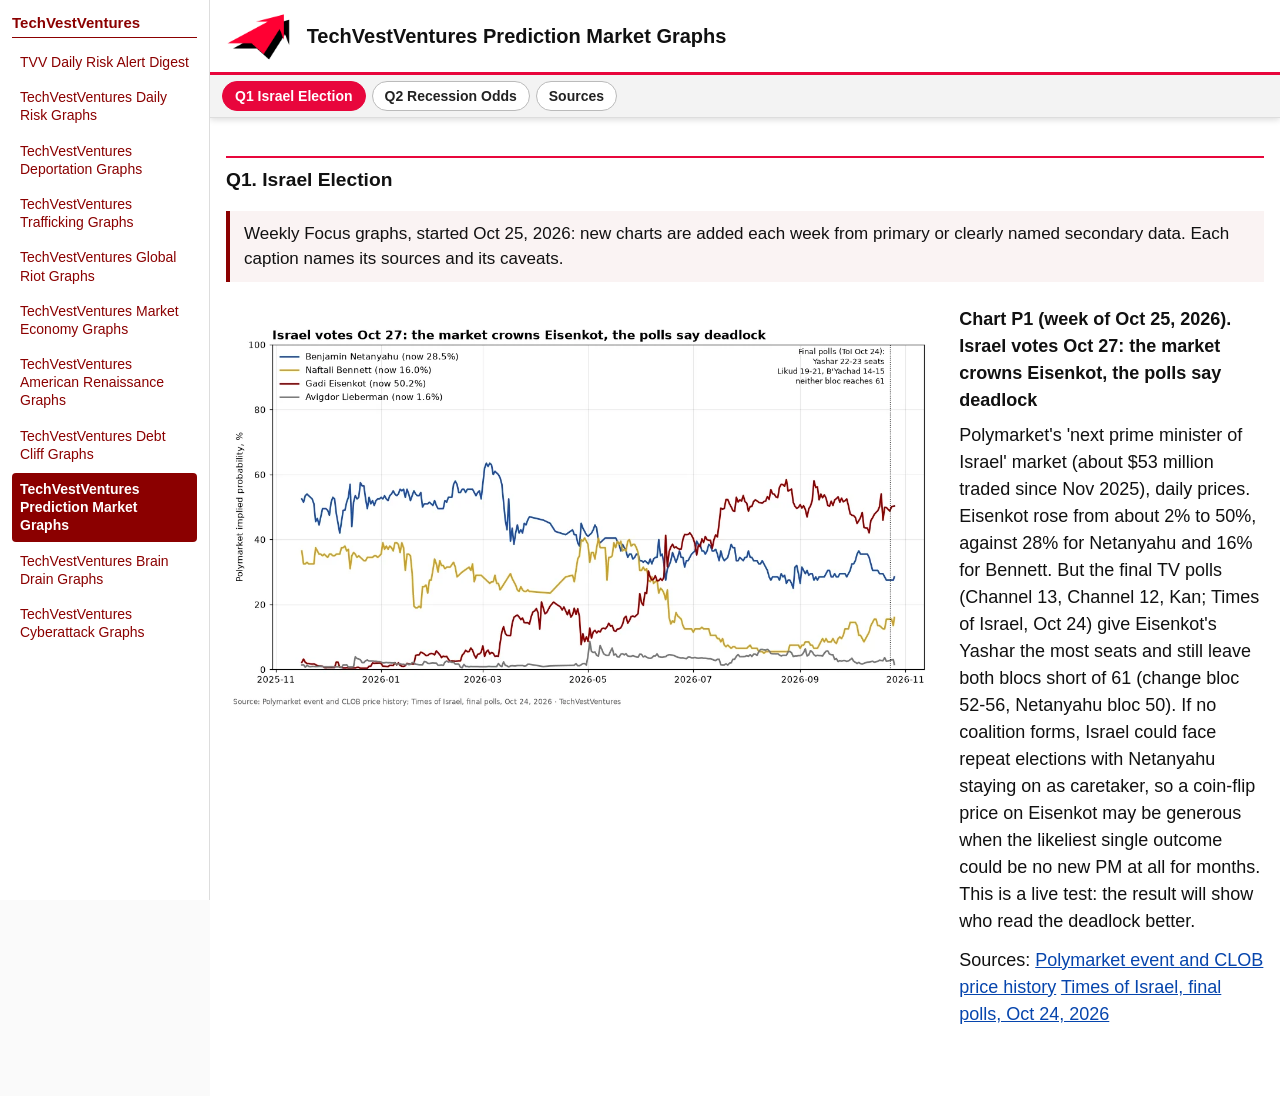
==== issues/Q1.html @ af8b7f66 "Weekly Focus graphs 2026-10-25: launch site" ====
<!doctype html><html lang="en"><head><meta charset="utf-8"><meta name="viewport" content="width=device-width,initial-scale=1"><title>TechVestVentures Prediction Market Graphs — Q1</title><link rel="stylesheet" href="../assets/style.css"><script>if(!/[?&]raw/.test(location.search))location.replace("../index.html#Q1")</script></head><body><main id="issue"><h2 class="desk">Q1. Israel Election</h2><div class="wk">Weekly Focus graphs, started Oct 25, 2026: new charts are added each week from primary or clearly named secondary data. Each caption names its sources and its caveats.</div><figure class="g w"><img src="img/W2026-10-25-P1.webp" alt="Israel votes Oct 27: the market crowns Eisenkot, the polls say deadlock" loading="lazy"><figcaption><span class="t">Chart P1 (week of Oct 25, 2026). Israel votes Oct 27: the market crowns Eisenkot, the polls say deadlock</span><p>Polymarket&#x27;s &#x27;next prime minister of Israel&#x27; market (about $53 million traded since Nov 2025), daily prices. Eisenkot rose from about 2% to 50%, against 28% for Netanyahu and 16% for Bennett. But the final TV polls (Channel 13, Channel 12, Kan; Times of Israel, Oct 24) give Eisenkot&#x27;s Yashar the most seats and still leave both blocs short of 61 (change bloc 52-56, Netanyahu bloc 50). If no coalition forms, Israel could face repeat elections with Netanyahu staying on as caretaker, so a coin-flip price on Eisenkot may be generous when the likeliest single outcome could be no new PM at all for months. This is a live test: the result will show who read the deadlock better.</p><p>Sources: <a href="https://polymarket.com/event/who-will-be-the-next-prime-minister-of-israel-after-the-next-election">Polymarket event and CLOB price history</a> <a href="https://www.timesofisrael.com/final-polls-before-election-show-both-blocs-short-of-majority-small-parties-out-of-knesset/">Times of Israel, final polls, Oct 24, 2026</a></p></figcaption></figure></main></body></html>
---- assets/style.css ----
body{margin:0;font:16px/1.5 Arial,Helvetica,sans-serif;color:#111;background:#fafafa}
#top{position:sticky;top:0;z-index:9;background:#fff;box-shadow:0 2px 6px #0002}
header{border-bottom:3px solid #e8063c;display:flex;align-items:center;gap:14px;padding:8px 16px}
header img{height:56px}header h1{font-size:1.25rem;margin:0}
#tabs{display:flex;gap:6px;overflow-x:auto;white-space:nowrap;padding:6px 12px;background:#f3f3f3;border-bottom:1px solid #ddd;-webkit-overflow-scrolling:touch}
#tabs button{flex:0 0 auto;font:600 14px Arial,sans-serif;padding:6px 12px;border:1px solid #bbb;border-radius:16px;background:#fff;color:#222;cursor:pointer}
#tabs button[aria-selected=true]{background:#e8063c;border-color:#e8063c;color:#fff}
main{max-width:1040px;margin:0 auto;padding:16px;background:#fff}
main img{width:100%;max-width:1000px;height:auto;display:block;margin:14px auto}
a{color:#0645ad;text-decoration:underline}h2{border-top:2px solid #e8063c;padding-top:8px;margin-top:22px;font-size:1.2rem;font-weight:700;scroll-margin-top:130px}
main table{width:100%;border-collapse:collapse}main td{display:block;width:100%;padding:0}main td:empty{display:none}
ul.items{margin-left:24px;padding-left:1.1em}
.action-box{border:3px solid #e8063c;padding:10px 14px;margin:20px 0}ul.items li{margin:6px 0}
@media(max-width:600px){header img{height:40px}header h1{font-size:1rem}}
figure.g{margin:0 0 28px;padding:0}figure.g figcaption{font-size:15px;margin:4px 6px}figure.g .t{font-weight:700}
figure.g .s{font-size:14px;word-break:break-all}ul.src li{margin:4px 0;word-break:break-all}
figure.g.w{display:grid;grid-template-columns:minmax(0,7fr) minmax(260px,3fr);gap:22px;align-items:start;margin:0 0 40px}
figure.g.w img{width:100%;height:auto;max-width:none}
figure.g.w figcaption{font-size:18px;line-height:1.5;margin:0}figure.g.w figcaption p{margin:0 0 12px}
figure.g.w figcaption .t{font-weight:700;display:block;margin-bottom:8px}
.wk{border-left:4px solid #8B0000;background:#faf3f3;padding:10px 14px;margin:0 0 24px;font-size:17px;line-height:1.5}
@media(max-width:1100px){figure.g.w{grid-template-columns:1fr}}
#tvvnav{position:fixed;left:0;top:0;bottom:0;width:210px;box-sizing:border-box;padding:14px 12px;background:#fff;border-right:1px solid #ddd;font-family:Arial,Helvetica,sans-serif;overflow-y:auto;z-index:20}
#tvvnav summary{font:700 15px Arial,sans-serif;color:#8B0000;list-style:none;cursor:default;border-bottom:1px solid #8B0000;padding-bottom:6px;margin-bottom:8px}
#tvvnav summary::-webkit-details-marker{display:none}
#tvvnav a,#tvvnav span{display:block;font-size:14px;padding:7px 8px;margin:3px 0;border-radius:4px;line-height:1.3}
#tvvnav a{color:#8B0000;text-decoration:none}#tvvnav a:hover{background:#f7e6e6;text-decoration:underline}
#tvvnav a.cur{background:#8B0000;color:#fff;font-weight:700}#tvvnav span.soon{color:#999;font-style:italic}
body{padding-left:210px}
@media(max-width:900px){body{padding-left:0}#tvvnav{position:static;width:auto;border-right:0;border-bottom:1px solid #ddd;padding:6px 12px}
#tvvnav summary{cursor:pointer;margin:0;border:0;padding:4px 0}#tvvnav summary::after{content:" \2630";float:right}}
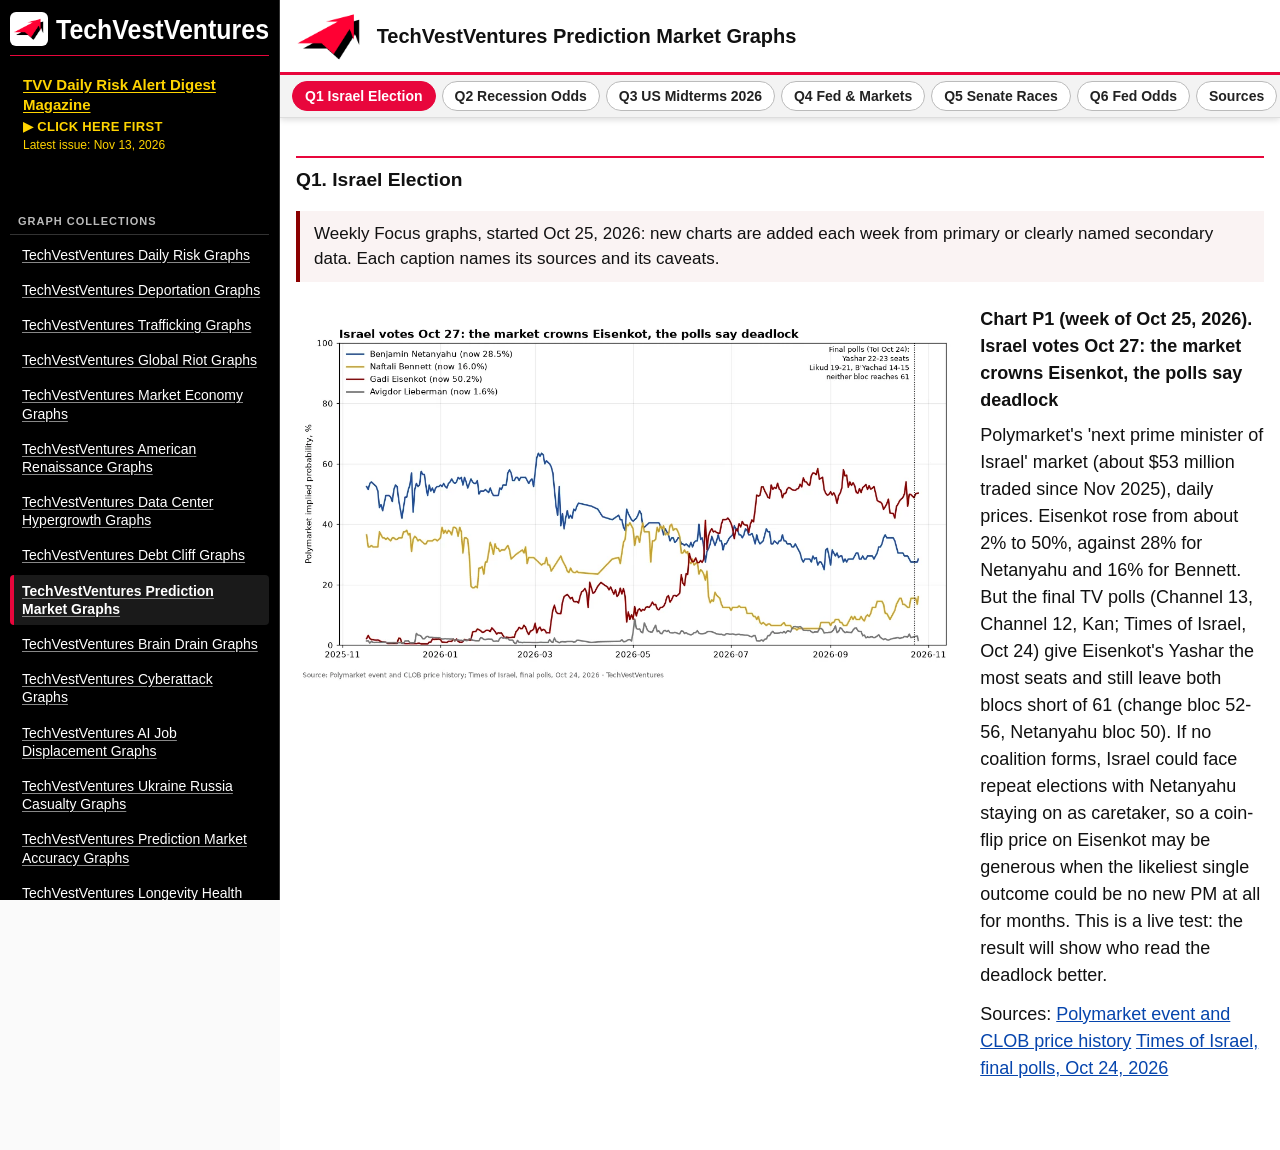
==== commit 012e71c5: "Add TVV Arrow favicon" ====
--- a/issues/Q1.html
+++ b/issues/Q1.html
@@ -1 +1 @@
-<!doctype html><html lang="en"><head><meta charset="utf-8"><meta name="viewport" content="width=device-width,initial-scale=1"><title>TechVestVentures Prediction Market Graphs — Q1</title><link rel="stylesheet" href="../assets/style.css"><script>if(!/[?&]raw/.test(location.search))location.replace("../index.html#Q1")</script></head><body><main id="issue"><h2 class="desk">Q1. Israel Election</h2><div class="wk">Weekly Focus graphs, started Oct 25, 2026: new charts are added each week from primary or clearly named secondary data. Each caption names its sources and its caveats.</div><figure class="g w"><img src="img/W2026-10-25-P1.webp" alt="Israel votes Oct 27: the market crowns Eisenkot, the polls say deadlock" loading="lazy"><figcaption><span class="t">Chart P1 (week of Oct 25, 2026). Israel votes Oct 27: the market crowns Eisenkot, the polls say deadlock</span><p>Polymarket&#x27;s &#x27;next prime minister of Israel&#x27; market (about $53 million traded since Nov 2025), daily prices. Eisenkot rose from about 2% to 50%, against 28% for Netanyahu and 16% for Bennett. But the final TV polls (Channel 13, Channel 12, Kan; Times of Israel, Oct 24) give Eisenkot&#x27;s Yashar the most seats and still leave both blocs short of 61 (change bloc 52-56, Netanyahu bloc 50). If no coalition forms, Israel could face repeat elections with Netanyahu staying on as caretaker, so a coin-flip price on Eisenkot may be generous when the likeliest single outcome could be no new PM at all for months. This is a live test: the result will show who read the deadlock better.</p><p>Sources: <a href="https://polymarket.com/event/who-will-be-the-next-prime-minister-of-israel-after-the-next-election">Polymarket event and CLOB price history</a> <a href="https://www.timesofisrael.com/final-polls-before-election-show-both-blocs-short-of-majority-small-parties-out-of-knesset/">Times of Israel, final polls, Oct 24, 2026</a></p></figcaption></figure></main></body></html>+<!doctype html><html lang="en"><head><meta charset="utf-8"><meta name="viewport" content="width=device-width,initial-scale=1"><title>TechVestVentures Prediction Market Graphs — Q1</title><link rel="icon" href="../assets/favicon.svg" type="image/svg+xml"><link rel="icon" href="../assets/favicon-32.png" sizes="32x32" type="image/png"><link rel="apple-touch-icon" href="../assets/apple-touch-icon.png"><link rel="stylesheet" href="../assets/style.css"><script>if(!/[?&]raw/.test(location.search))location.replace("../index.html#Q1")</script></head><body><main id="issue"><h2 class="desk">Q1. Israel Election</h2><div class="wk">Weekly Focus graphs, started Oct 25, 2026: new charts are added each week from primary or clearly named secondary data. Each caption names its sources and its caveats.</div><figure class="g w"><img src="img/W2026-10-25-P1.webp" alt="Israel votes Oct 27: the market crowns Eisenkot, the polls say deadlock" loading="lazy"><figcaption><span class="t">Chart P1 (week of Oct 25, 2026). Israel votes Oct 27: the market crowns Eisenkot, the polls say deadlock</span><p>Polymarket&#x27;s &#x27;next prime minister of Israel&#x27; market (about $53 million traded since Nov 2025), daily prices. Eisenkot rose from about 2% to 50%, against 28% for Netanyahu and 16% for Bennett. But the final TV polls (Channel 13, Channel 12, Kan; Times of Israel, Oct 24) give Eisenkot&#x27;s Yashar the most seats and still leave both blocs short of 61 (change bloc 52-56, Netanyahu bloc 50). If no coalition forms, Israel could face repeat elections with Netanyahu staying on as caretaker, so a coin-flip price on Eisenkot may be generous when the likeliest single outcome could be no new PM at all for months. This is a live test: the result will show who read the deadlock better.</p><p>Sources: <a href="https://polymarket.com/event/who-will-be-the-next-prime-minister-of-israel-after-the-next-election">Polymarket event and CLOB price history</a> <a href="https://www.timesofisrael.com/final-polls-before-election-show-both-blocs-short-of-majority-small-parties-out-of-knesset/">Times of Israel, final polls, Oct 24, 2026</a></p></figcaption></figure></main></body></html>
--- a/assets/style.css
+++ b/assets/style.css
@@ -10,7 +10,7 @@
 a{color:#0645ad;text-decoration:underline}h2{border-top:2px solid #e8063c;padding-top:8px;margin-top:22px;font-size:1.2rem;font-weight:700;scroll-margin-top:130px}
 main table{width:100%;border-collapse:collapse}main td{display:block;width:100%;padding:0}main td:empty{display:none}
 ul.items{margin-left:24px;padding-left:1.1em}
-.action-box{border:3px solid #e8063c;padding:10px 14px;margin:20px 0}ul.items li{margin:6px 0}
+.action-box{border:3px solid #e8063c;padding:10px 14px;margin:20px 0}a.risk-center{font-weight:700;color:#C00000}.rc-header{font-size:.9rem;color:#1a1a1a;border-bottom:2px solid #C9A227;padding-bottom:6px;margin:0 0 12px}ul.items li{margin:6px 0}
 @media(max-width:600px){header img{height:40px}header h1{font-size:1rem}}
 figure.g{margin:0 0 28px;padding:0}figure.g figcaption{font-size:15px;margin:4px 6px}figure.g .t{font-weight:700}
 figure.g .s{font-size:14px;word-break:break-all}ul.src li{margin:4px 0;word-break:break-all}
@@ -19,13 +19,34 @@
 figure.g.w figcaption{font-size:18px;line-height:1.5;margin:0}figure.g.w figcaption p{margin:0 0 12px}
 figure.g.w figcaption .t{font-weight:700;display:block;margin-bottom:8px}
 .wk{border-left:4px solid #8B0000;background:#faf3f3;padding:10px 14px;margin:0 0 24px;font-size:17px;line-height:1.5}
+figure.g.w ul{margin:0 0 12px;padding-left:1.1em;font-size:16px}figure.g.w li{margin:4px 0}figure.g.w p.nt{font-size:15px;color:#444}
 @media(max-width:1100px){figure.g.w{grid-template-columns:1fr}}
-#tvvnav{position:fixed;left:0;top:0;bottom:0;width:210px;box-sizing:border-box;padding:14px 12px;background:#fff;border-right:1px solid #ddd;font-family:Arial,Helvetica,sans-serif;overflow-y:auto;z-index:20}
-#tvvnav summary{font:700 15px Arial,sans-serif;color:#8B0000;list-style:none;cursor:default;border-bottom:1px solid #8B0000;padding-bottom:6px;margin-bottom:8px}
+#tvvnav{position:fixed;left:0;top:0;bottom:0;width:280px;box-sizing:border-box;padding:12px 10px;background:#000;color:#fff;border-right:1px solid #333;font-family:Arial,Helvetica,sans-serif;overflow-y:auto;z-index:20}
+#tvvnav summary{list-style:none;cursor:default;display:flex;align-items:center;gap:8px;border-bottom:1px solid #e8063c;padding-bottom:9px;margin-bottom:10px}
 #tvvnav summary::-webkit-details-marker{display:none}
-#tvvnav a,#tvvnav span{display:block;font-size:14px;padding:7px 8px;margin:3px 0;border-radius:4px;line-height:1.3}
-#tvvnav a{color:#8B0000;text-decoration:none}#tvvnav a:hover{background:#f7e6e6;text-decoration:underline}
-#tvvnav a.cur{background:#8B0000;color:#fff;font-weight:700}#tvvnav span.soon{color:#999;font-style:italic}
-body{padding-left:210px}
-@media(max-width:900px){body{padding-left:0}#tvvnav{position:static;width:auto;border-right:0;border-bottom:1px solid #ddd;padding:6px 12px}
-#tvvnav summary{cursor:pointer;margin:0;border:0;padding:4px 0}#tvvnav summary::after{content:" \2630";float:right}}+#tvvnav .mark{flex:0 0 auto;width:38px;height:34px;background:#fff;border-radius:6px;display:flex;align-items:center;justify-content:center}
+#tvvnav .mark img{width:32px;height:auto;display:block}
+#tvvnav .word{flex:1 1 auto;min-width:0;height:32px;display:block}
+#tvvnav a,#tvvnav span.soon{display:block;font-size:14px;padding:7px 8px;margin:3px 0;border-radius:4px;line-height:1.3;border-left:4px solid transparent}
+#tvvnav a{color:#fff;text-decoration:underline;text-decoration-color:#888;text-underline-offset:2px}
+#tvvnav a:hover,#tvvnav a:focus{background:#222;text-decoration-color:#fff}
+#tvvnav a.cur{font-weight:700;border-left-color:#e8063c;background:#1a1a1a}
+#tvvnav span.soon{color:#888;font-style:italic}
+#tvvnav a.mag{background:#ffd400;color:#000;font-weight:700;font-size:15px;text-decoration:none;border-left:4px solid #ffd400;padding:9px 9px 8px;margin-bottom:10px}
+#tvvnav a.mag:hover,#tvvnav a.mag:focus{background:#ffe766}
+#tvvnav a.mag.cur{border-left-color:#e8063c}
+#tvvnav a.mag .t{text-decoration:underline;text-underline-offset:2px}
+#tvvnav a.mag .cta{display:block;margin-top:5px;font-size:13px;font-weight:700;text-transform:uppercase;letter-spacing:.3px}
+#tvvnav a.mag .sub{display:block;font-size:12px;font-weight:400;margin-top:2px}
+#tvvnav a.mag:not(.cur){background:transparent;color:#ffd400;border-left:4px solid transparent}
+#tvvnav a.mag:not(.cur):hover,#tvvnav a.mag:not(.cur):focus{background:#1a1a1a}
+#tvvnav .sp2{height:2.6em}#tvvnav .sp5{height:6.5em}
+#tvvnav .grp{font-size:11px;font-weight:700;letter-spacing:1px;text-transform:uppercase;color:#bbb;padding:0 8px 4px;margin:0 0 4px;border-bottom:1px solid #333}
+#tvvnav .grp.gold{color:#ffd400;border-bottom-color:#5a4b00}
+#tvvnav a.ess{color:#ffd400;font-weight:700;text-decoration-color:#8a7300}
+#tvvnav a.ess:hover,#tvvnav a.ess:focus{background:#1a1a1a;text-decoration-color:#ffd400}
+#tvvnav a.ess.cur{background:#ffd400;color:#000;border-left-color:#e8063c;text-decoration:none}
+body{padding-left:280px}
+@media(max-width:900px){body{padding-left:0}#tvvnav{position:static;width:auto;border-right:0;border-bottom:2px solid #e8063c;padding:8px 12px}
+#tvvnav summary{cursor:pointer;margin:0;border:0;padding:2px 0}#tvvnav .word{max-width:250px}
+#tvvnav summary::after{content:"\2630";color:#fff;font-size:22px;margin-left:auto;padding-left:8px}}
